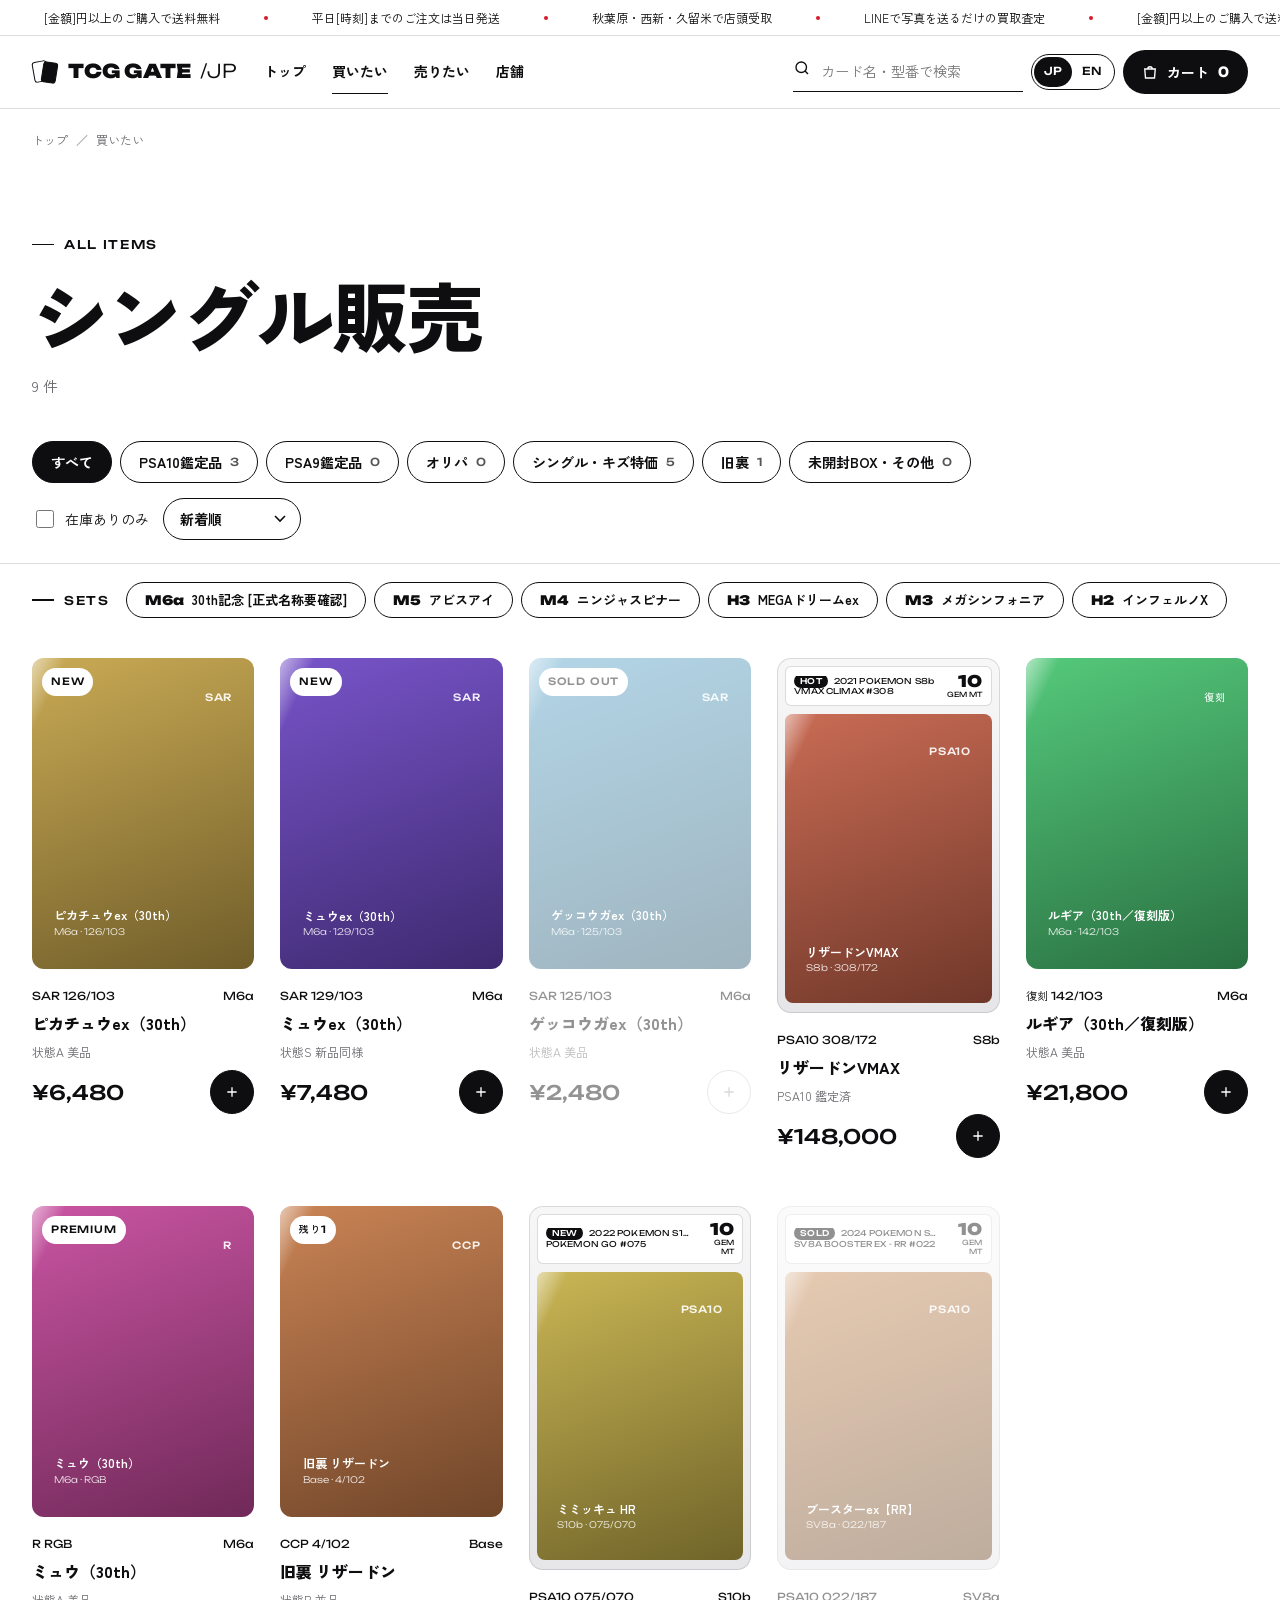
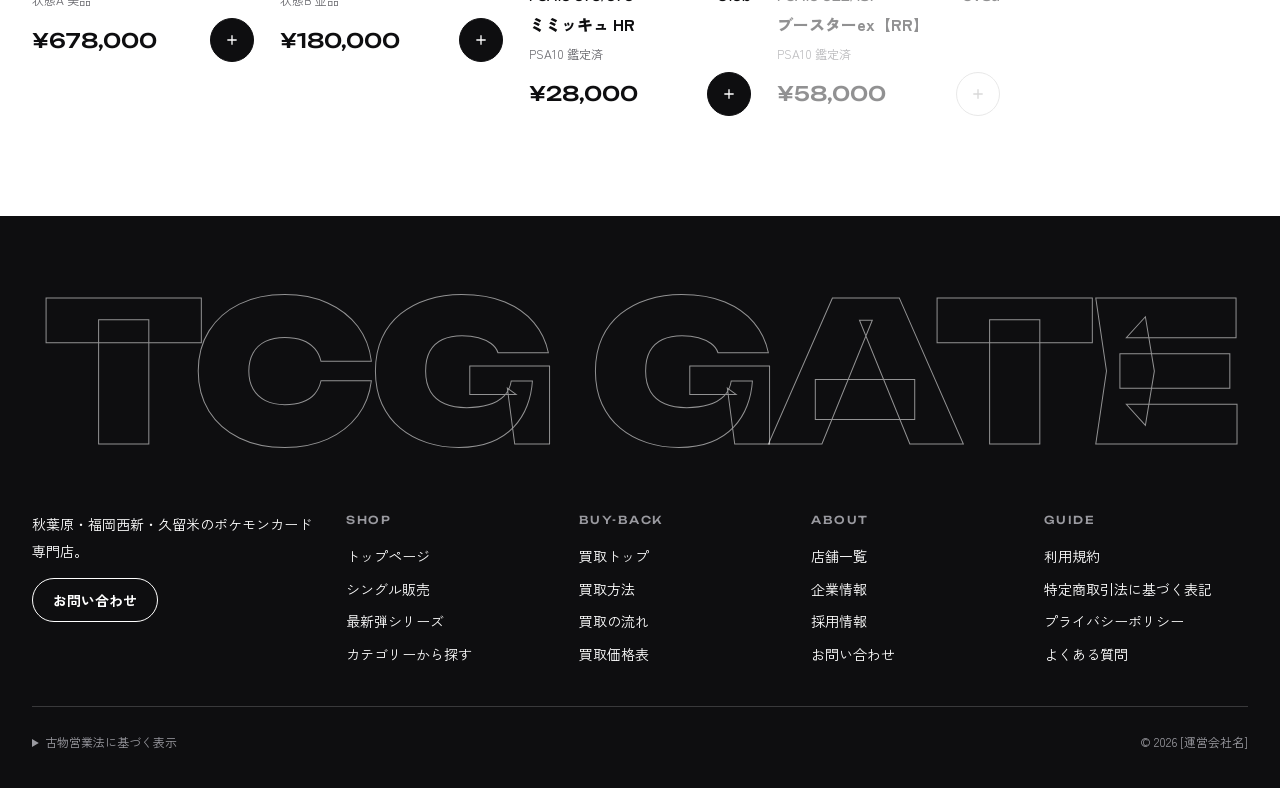
==== buy.html @ 4944d93b "Add files via upload" ====
<!doctype html>
<html lang="ja">
<head>
<meta charset="utf-8">
<meta name="viewport" content="width=device-width, initial-scale=1, viewport-fit=cover">
<title>シングル販売｜TCG GATE JAPAN</title>
<meta name="description" content="ポケモンカードのシングル・PSA鑑定品・旧裏・未開封BOX。状態ランク付きで販売しています。">
<meta property="og:title" content="シングル販売｜TCG GATE JAPAN">
<meta property="og:description" content="ポケモンカードのシングル・PSA鑑定品・旧裏・未開封BOX。状態ランク付きで販売しています。">
<meta property="og:type" content="website">
<meta name="theme-color" content="#0E0E10">
<link rel="icon" href="data:image/svg+xml,%3Csvg xmlns='http://www.w3.org/2000/svg' viewBox='0 0 32 32'%3E%3Crect x='4' y='5' width='15' height='21' rx='3' fill='%23fff' stroke='%230E0E10' stroke-width='2' transform='rotate(-10 11 15)'/%3E%3Crect x='13' y='6' width='15' height='21' rx='3' fill='%230E0E10' transform='rotate(9 20 16)'/%3E%3C/svg%3E">
<link rel="preconnect" href="https://fonts.googleapis.com">
<link rel="preconnect" href="https://fonts.gstatic.com" crossorigin>
<link href="https://fonts.googleapis.com/css2?family=Unbounded:wght@300;500;900&family=Zen+Kaku+Gothic+New:wght@400;500;700;900&display=swap" rel="stylesheet">
<link rel="stylesheet" href="assets/style.css">
</head>
<body data-page="buy">

<main id="main">
<div class="wrap">
<nav class="crumb" aria-label="パンくず"><a href="index.html" data-en="Home">トップ</a><span>／</span><span data-en="Buy">買いたい</span><span id="crumb-x"></span></nav>
<header class="page-hd" style="border-bottom:0;padding-bottom:20px">
<p class="eyebrow">All items</p>
<h1 class="display d-l"><span class="rise"><span id="ttl">シングル販売</span></span></h1>
<p class="muted" style="margin:14px 0 0" id="count"></p>
</header>
</div>
<div class="toolbar" id="cats">
<div class="wrap" style="display:flex;flex-wrap:wrap;justify-content:space-between;align-items:center;gap:14px;width:100%">
<div class="chips" id="catchips" role="group" aria-label="カテゴリー"></div>
<div style="display:flex;flex-wrap:wrap;align-items:center;gap:14px">
<label class="check"><input type="checkbox" id="instock"><span data-en="In stock only">在庫ありのみ</span></label>
<label class="sr" for="sort">並び替え</label>
<select class="select" id="sort"><option value="new" data-en="Newest">新着順</option><option value="low" data-en="Price: low to high">価格の安い順</option><option value="high" data-en="Price: high to low">価格の高い順</option></select>
</div>
</div>
</div>
<div class="wrap">
<div class="chips" id="setchips" role="group" aria-label="シリーズ" style="padding:18px 0 0"></div>
<div class="grid" id="grid" style="padding:40px 0 100px"></div>
</div>
</main>

<script src="assets/data.js"></script>
<script src="assets/app.js"></script>
<script>

(function(){
  var st={cat:null,set:null,q:null,instock:false,sort:"new"};
  function init(){var U=window.TCGUI;st.cat=U.param("cat");st.set=U.param("set");st.q=U.param("q");
    U.$("#instock").addEventListener("change",function(e){st.instock=e.target.checked;render();});
    U.$("#sort").addEventListener("change",function(e){st.sort=e.target.value;render();});
    document.addEventListener("click",function(e){var c=e.target.closest("[data-cat]");if(c){st.cat=c.getAttribute("data-cat")||null;st.set=null;st.q=null;sync();render();}
      var s=e.target.closest("[data-set]");if(s){st.set=s.getAttribute("data-set")||null;st.q=null;sync();render();}});
    render();}
  function sync(){var u=new URLSearchParams();if(st.cat)u.set("cat",st.cat);if(st.set)u.set("set",st.set);if(st.q)u.set("q",st.q);try{history.replaceState(null,"",location.pathname+(u.toString()?"?"+u:""));}catch(e){}}
  function render(){var U=window.TCGUI,D=window.TCG,en=U.lang()==="en";
    var cat=D.cats.filter(function(c){return c.id===st.cat;})[0], set=D.sets.filter(function(s){return s.code===st.set;})[0];
    var list=D.products.filter(function(p){
      if(st.cat&&p.cat!==st.cat)return false; if(st.set&&p.set!==st.set)return false;
      if(st.q){var q=st.q.toLowerCase();if((p.name+p.en+p.num+p.set+p.rarity).toLowerCase().indexOf(q)<0)return false;}
      if(st.instock&&p.stock<=0)return false; return true;});
    if(st.sort==="low")list.sort(function(a,b){return a.price-b.price;}); if(st.sort==="high")list.sort(function(a,b){return b.price-a.price;});
    var title=st.q?("“"+st.q+"”"):cat?(en?cat.en:cat.name):set?("["+set.code+"] "+(en?set.en:set.name)):(en?"All singles":"シングル販売");
    U.$("#ttl").textContent=title; document.title=title+"｜TCG GATE JAPAN";
    U.$("#crumb-x").innerHTML=(cat||set||st.q)?'<span style="margin:0 8px">／</span>'+U.esc(title):"";
    U.$("#count").textContent=list.length+(en?" items":" 件");
    U.$("#catchips").innerHTML='<button type="button" class="chip'+(!st.cat?" on":"")+'" data-cat="">'+(en?"All":"すべて")+'</button>'+D.cats.map(function(c){var n=D.products.filter(function(p){return p.cat===c.id;}).length;return '<button type="button" class="chip'+(st.cat===c.id?" on":"")+'" data-cat="'+c.id+'" aria-pressed="'+(st.cat===c.id)+'">'+(en?c.en:c.name)+' <span class="n">'+n+'</span></button>';}).join("");
    U.$("#setchips").innerHTML='<span class="eyebrow" style="align-self:center;margin-right:8px">Sets</span>'+D.sets.map(function(s){return '<button type="button" class="chip'+(st.set===s.code?" on":"")+'" data-set="'+(st.set===s.code?"":s.code)+'" style="height:36px;font-size:13px"><span class="en" style="font-weight:900">'+s.code+'</span>'+(en?s.en:s.name)+'</button>';}).join("");
    U.$("#grid").innerHTML=list.length?list.map(U.card).join(""):'<div class="empty" style="grid-column:1/-1"><p class="display d-m">'+(en?"Nothing here yet.":"現在、該当する商品はありません。")+'</p><p class="muted">'+(en?"New stock arrives every week.":"入荷は毎週あります。他のカテゴリーもご覧ください。")+'</p><a class="btn" href="buy.html" style="margin-top:20px">'+(en?"All singles":"すべての商品を見る")+'</a></div>';
  }
  document.addEventListener("tcg:ready",init);
  document.addEventListener("tcg:lang",function(){if(window.TCGUI&&document.readyState!=="loading")render();});
})();

</script>
</body>
</html>
---- assets/style.css ----
/* TCG GATE JAPAN — design tokens
   Palette: Ink / Paper / Crimson (+ Mist for surfaces) */
:root{
  --ink:#0E0E10;
  --paper:#FFFFFF;
  --mist:#F2F1EE;
  --accent:#D7192A;
  --muted:#6B6B70;
  --line:rgba(14,14,16,.14);
  --ff-jp:"Zen Kaku Gothic New","Hiragino Sans","Yu Gothic",sans-serif;
  --ff-en:"Unbounded","Zen Kaku Gothic New",sans-serif;
  --wrap:1320px;
  --gut:clamp(18px,3vw,32px);
  --ease:cubic-bezier(.2,.8,.2,1);
  --header-h:72px;
}
*,*::before,*::after{box-sizing:border-box}
html{scroll-behavior:smooth;-webkit-text-size-adjust:100%}
body{margin:0;background:var(--paper);color:var(--ink);font-family:var(--ff-jp);font-size:15px;line-height:1.75;-webkit-font-smoothing:antialiased;overflow-x:hidden}
img{max-width:100%;display:block}
a{color:inherit;text-decoration:none}
button,input,select,textarea{font:inherit;color:inherit}
button{cursor:pointer}
:focus-visible{outline:2px solid var(--accent);outline-offset:3px}
.sr{position:absolute!important;width:1px;height:1px;overflow:hidden;clip:rect(0 0 0 0);white-space:nowrap}
.wrap{max-width:var(--wrap);margin:0 auto;padding:0 var(--gut)}
.en{font-family:var(--ff-en)}
.num{font-family:var(--ff-en);font-variant-numeric:tabular-nums;letter-spacing:-.01em}
.muted{color:var(--muted)}
.accent{color:var(--accent)}

/* ---------- type ---------- */
.eyebrow{font-family:var(--ff-en);font-size:12px;font-weight:500;letter-spacing:.14em;text-transform:uppercase;display:flex;align-items:center;gap:10px}
.eyebrow::before{content:"";width:22px;height:1.5px;background:currentColor}
.display{font-weight:900;letter-spacing:-.025em;line-height:1.06;margin:0}
.d-xl{font-size:clamp(48px,8.4vw,124px)}
.d-l{font-size:clamp(40px,6vw,84px)}
.d-m{font-size:clamp(30px,4vw,54px)}
.d-s{font-size:clamp(24px,2.6vw,34px)}
.outline{color:transparent;-webkit-text-stroke:1.5px var(--ink)}
.outline-w{color:transparent;-webkit-text-stroke:1.5px #fff}
.sheen{background:linear-gradient(100deg,var(--ink) 0 40%,#A6A6AA 47%,var(--ink) 54% 100%);background-size:300% 100%;-webkit-background-clip:text;background-clip:text;color:transparent;animation:sheen 5.5s ease-in-out infinite}
@keyframes sheen{0%,58%{background-position:100% 0}100%{background-position:0 0}}
.lead{font-size:clamp(15px,1.25vw,17px);line-height:1.95;max-width:34em}

/* line rise */
.rise{display:block;overflow:hidden;padding-bottom:.06em}
.rise>span{display:block;animation:rise 1s var(--ease) both}
.rise.d2>span{animation-delay:.12s}.rise.d3>span{animation-delay:.24s}.rise.d4>span{animation-delay:.36s}
@keyframes rise{from{transform:translateY(108%)}to{transform:none}}

/* reveal on scroll */
.js [data-reveal]{opacity:0;transform:translateY(28px);transition:opacity .9s var(--ease),transform .9s var(--ease)}
.js [data-reveal].in{opacity:1;transform:none}

/* ---------- buttons ---------- */
.btn{display:inline-flex;align-items:center;justify-content:center;gap:10px;height:54px;padding:0 30px;border-radius:999px;border:1.5px solid var(--ink);background:var(--ink);color:#fff;font-weight:700;font-size:15px;transition:transform .2s var(--ease),background .25s,color .25s;white-space:nowrap}
.btn:hover{background:var(--accent);border-color:var(--accent)}
.btn:active{transform:scale(.97)}
.btn.ghost{background:transparent;color:var(--ink)}
.btn.ghost:hover{background:var(--ink);color:#fff;border-color:var(--ink)}
.btn.light{background:#fff;color:var(--ink);border-color:#fff}
.btn.light:hover{background:var(--accent);color:#fff;border-color:var(--accent)}
.btn.ghost-w{background:transparent;color:#fff;border-color:#fff}
.btn.ghost-w:hover{background:#fff;color:var(--ink)}
.btn.sm{height:44px;padding:0 20px;font-size:14px}
.btn.block{width:100%}
.btn[disabled]{background:#C9C9CC;border-color:#C9C9CC;color:#fff;cursor:not-allowed}
.btn .arr{transition:transform .3s var(--ease)}
.btn:hover .arr{transform:translateX(4px)}
.link{background-image:linear-gradient(currentColor,currentColor);background-size:0 1.5px;background-repeat:no-repeat;background-position:0 100%;transition:background-size .35s var(--ease);padding-bottom:2px}
.link:hover,.link.on{background-size:100% 1.5px}
.chip{height:42px;padding:0 18px;border-radius:999px;border:1.5px solid var(--ink);background:#fff;font-size:14px;font-weight:700;display:inline-flex;align-items:center;gap:8px;transition:background .2s,color .2s}
.chip:hover{background:var(--mist)}
.chip.on{background:var(--ink);color:#fff}
.chip .n{font-family:var(--ff-en);font-size:11px;font-weight:500;opacity:.7}

/* ---------- announcement + header ---------- */
.announce{border-bottom:1px solid var(--line);height:36px;overflow:hidden;display:flex;align-items:center;font-size:12px;background:#fff}
.marq{display:flex;gap:44px;width:max-content;animation:marq 34s linear infinite;padding-left:44px}
.marq.slow{animation-duration:52s}
.marq-host:hover .marq{animation-play-state:paused}
@keyframes marq{from{transform:translateX(0)}to{transform:translateX(-50%)}}
.marq .dot{width:4px;height:4px;border-radius:50%;background:var(--accent);align-self:center}

.site-header{position:sticky;top:0;z-index:40;background:rgba(255,255,255,.92);backdrop-filter:saturate(1.4) blur(10px);-webkit-backdrop-filter:saturate(1.4) blur(10px);border-bottom:1px solid var(--line)}
.hd{height:var(--header-h);display:flex;align-items:center;gap:28px}
.logo{font-family:var(--ff-en);font-weight:900;font-size:19px;letter-spacing:-.01em;display:flex;align-items:center;gap:10px;white-space:nowrap}
.logo .mark{width:26px;height:26px;position:relative;flex:none}
.logo .mark i{position:absolute;width:15px;height:21px;border-radius:3px;border:1.5px solid var(--ink)}
.logo .mark i:first-child{left:1px;top:2px;transform:rotate(-10deg);background:#fff}
.logo .mark i:last-child{right:1px;top:3px;transform:rotate(9deg);background:var(--ink)}
.logo .slash{font-weight:300}
.gnav{display:flex;gap:26px;flex:1}
.gnav a{font-size:14px;font-weight:700;height:44px;display:inline-flex;align-items:center}
.hd-tools{display:flex;align-items:center;gap:8px}
.search{display:flex;align-items:center;gap:8px;border-bottom:1.5px solid var(--ink);height:40px;width:230px}
.search input{border:0;outline:0;background:transparent;flex:1;font-size:14px;min-width:0}
.icon-btn{width:44px;height:44px;border-radius:50%;border:0;background:transparent;display:inline-flex;align-items:center;justify-content:center;position:relative}
.icon-btn:hover{background:var(--mist)}
.lang{display:flex;border:1.5px solid var(--ink);border-radius:999px;height:36px;padding:2px}
.lang button{border:0;background:transparent;border-radius:999px;font-family:var(--ff-en);font-size:11px;font-weight:500;padding:0 10px;min-width:38px}
.lang button.on{background:var(--ink);color:#fff}
.cart-btn{height:44px;padding:0 18px;border-radius:999px;border:0;background:var(--ink);color:#fff;font-weight:700;font-size:14px;display:inline-flex;align-items:center;gap:8px}
.cart-btn .num{display:inline-block;min-width:1ch}
.cart-btn.bump .num{animation:bump .45s var(--ease)}
@keyframes bump{40%{transform:scale(1.5)}}
.menu-btn{display:none}
.mnav{display:none}

/* ---------- product card ---------- */
.grid{display:grid;grid-template-columns:repeat(auto-fill,minmax(210px,1fr));gap:48px 26px}
.pcard{display:flex;flex-direction:column;gap:6px;position:relative}
.pcard.sold{opacity:.45}
.pcard .meta{display:flex;justify-content:space-between;font-family:var(--ff-en);font-size:11px;margin-top:12px}
.pcard .name{font-size:16px;font-weight:900;line-height:1.45}
.pcard .sub{font-size:12px;color:var(--muted)}
.pcard .row{display:flex;justify-content:space-between;align-items:center;gap:8px;margin-top:2px}
.pcard .price{font-family:var(--ff-en);font-size:20px;font-weight:500}
.pcard .old{font-family:var(--ff-en);font-size:12px;color:var(--muted);text-decoration:line-through;margin-left:6px}
.pcard .tag{position:absolute;top:10px;left:10px;z-index:3;font-family:var(--ff-en);font-size:10px;font-weight:500;letter-spacing:.08em;background:#fff;color:var(--ink);padding:5px 9px;border-radius:999px}
.pcard .tag.red{background:var(--accent);color:#fff}
.add{width:44px;height:44px;border-radius:50%;border:1.5px solid var(--ink);background:var(--ink);color:#fff;display:inline-flex;align-items:center;justify-content:center;flex:none;transition:background .2s,transform .2s}
.add:hover{background:var(--accent);border-color:var(--accent)}
.add:active{transform:scale(.9)}
.add[disabled]{background:#fff;color:#AAA;border-color:#CCC}

/* card art placeholder (replace with product photos) */
.art{position:relative;aspect-ratio:63/88;border-radius:12px;overflow:hidden;display:block;width:100%;
  background:linear-gradient(160deg,hsl(var(--h) 52% 56%),hsl(var(--h) 46% 30%));transition:transform .5s var(--ease),box-shadow .5s var(--ease)}
.art::before{content:"";position:absolute;inset:7%;border-radius:6px;border:1px solid rgba(255,255,255,.35);
  background:radial-gradient(ellipse 70% 44% at 50% 40%,rgba(255,255,255,.28),transparent 70%)}
.art .a-r{position:absolute;top:10%;right:10%;font-family:var(--ff-en);font-size:10px;font-weight:500;color:rgba(255,255,255,.9);letter-spacing:.08em}
.art .a-n{position:absolute;left:10%;right:10%;bottom:10%;color:#fff;font-size:12px;font-weight:700;line-height:1.35}
.art .a-n small{display:block;font-family:var(--ff-en);font-size:9px;font-weight:300;opacity:.85;margin-top:2px}
a.pcard:hover .art,.art-host:hover .art{transform:translateY(-6px);box-shadow:0 24px 40px rgba(14,14,16,.2)}
/* PSA slab */
.slab{position:relative;display:block;border-radius:14px;padding:8px 8px 10px;background:linear-gradient(180deg,#F7F7F8,#E6E6E9);box-shadow:inset 0 0 0 1px rgba(14,14,16,.12);transition:transform .5s var(--ease),box-shadow .5s var(--ease)}
.slab .lbl{display:flex;justify-content:space-between;align-items:center;gap:8px;background:#fff;border:1px solid rgba(14,14,16,.15);border-radius:6px;padding:6px 8px;margin-bottom:8px;font-family:var(--ff-en);font-size:8px;line-height:1.35;letter-spacing:.02em}
.slab .lbl b{font-size:16px;font-weight:900;line-height:1}
.slab .lbl .g{text-align:right}
.slab .lbl .g span{display:block;font-size:7px}
.slab .art{border-radius:8px;transition:none}
a.pcard:hover .slab{transform:translateY(-6px);box-shadow:inset 0 0 0 1px rgba(14,14,16,.12),0 24px 40px rgba(14,14,16,.18)}
a.pcard:hover .slab .art{transform:none;box-shadow:none}
/* foil */
.foil{position:relative;overflow:hidden}
.foil::before{content:"";position:absolute;inset:0;z-index:2;background:conic-gradient(from 210deg,#ff9ac0,#ffe68a,#9ae6ff,#c3a8ff,#ff9ac0);mix-blend-mode:color-dodge;opacity:0;transition:opacity .4s;pointer-events:none}
.foil::after{content:"";position:absolute;inset:-30%;z-index:2;background:linear-gradient(115deg,transparent 42%,rgba(255,255,255,.75) 50%,transparent 58%);transform:translateX(-55%);transition:transform .9s var(--ease);pointer-events:none}
a.pcard:hover .foil::before,.foil-host:hover .foil::before{opacity:.5}
a.pcard:hover .foil::after,.foil-host:hover .foil::after{transform:translateX(55%)}

/* ---------- sections ---------- */
.sec{padding:clamp(64px,9vw,120px) 0}
.sec.tight{padding:clamp(44px,6vw,72px) 0}
.sec-hd{display:flex;justify-content:space-between;align-items:flex-end;flex-wrap:wrap;gap:16px;margin-bottom:clamp(28px,4vw,48px)}
.sec-hd .eyebrow{margin-bottom:14px}
.dark{background:var(--ink);color:#fff}
.dark .muted{color:#9A9AA0}
.mist{background:var(--mist)}
.rule{border:0;border-top:1px solid var(--line);margin:0}
.crumb{font-size:12px;color:var(--muted);display:flex;flex-wrap:wrap;gap:8px;padding:20px 0 0}
.crumb a:hover{color:var(--ink)}
.page-hd{padding:clamp(36px,6vw,72px) 0 clamp(28px,4vw,44px);border-bottom:1px solid var(--line)}
.page-hd .eyebrow{margin-bottom:18px}

/* hero */
.hero{padding:clamp(40px,6vw,80px) 0 clamp(40px,5vw,64px)}
.hero-grid{display:grid;grid-template-columns:1.15fr 1fr;gap:40px;align-items:center}
.fan{position:relative;height:clamp(360px,38vw,500px);display:flex;align-items:center;justify-content:center}
.fan a{position:absolute;width:clamp(150px,15vw,220px);transition:transform .7s var(--ease)}
.fan a .art{box-shadow:0 30px 60px rgba(14,14,16,.28)}
.fan .f1{transform:rotate(-9deg) translate(-34px,12px)}
.fan .f2{position:relative;z-index:2;width:clamp(165px,16.5vw,240px)}
.fan .f3{transform:rotate(9deg) translate(34px,12px)}
.fan:hover .f1{transform:rotate(-18deg) translate(-74px,10px)}
.fan:hover .f3{transform:rotate(18deg) translate(74px,10px)}
.fan .hint{position:absolute;bottom:0;font-size:11px;color:var(--muted)}
.hero-cta{display:grid;grid-template-columns:1fr 1fr;gap:14px;margin-top:36px;max-width:560px}
.hero-cta a{border:1.5px solid var(--ink);border-radius:18px;padding:18px 20px;display:flex;flex-direction:column;gap:2px;transition:background .25s,color .25s}
.hero-cta a:hover{background:var(--ink);color:#fff}
.hero-cta a .en{font-size:11px;letter-spacing:.12em}
.hero-cta a b{font-size:22px;font-weight:900;display:flex;justify-content:space-between;align-items:center}
.hero-cta a.primary{background:var(--ink);color:#fff}
.hero-cta a.primary:hover{background:var(--accent);border-color:var(--accent)}

.stats{display:grid;grid-template-columns:repeat(4,1fr);border-top:1px solid var(--line);border-bottom:1px solid var(--line)}
.stats>div{padding:26px 0 24px;border-right:1px solid var(--line);padding-left:clamp(0px,2vw,28px)}
.stats>div:first-child{padding-left:0}
.stats>div:last-child{border-right:0}
.stats .v{font-family:var(--ff-en);font-weight:900;font-size:clamp(30px,3.6vw,52px);line-height:1}
.stats .k{font-size:12px;margin-top:8px;color:var(--muted)}

.sets{border-top:1px solid var(--ink);border-bottom:1px solid var(--ink);overflow:hidden;padding:22px 0}
.sets .marq{gap:64px;animation-duration:44s}
.sets a{display:flex;align-items:baseline;gap:14px;white-space:nowrap}
.sets a .code{font-family:var(--ff-en);font-weight:900;font-size:clamp(44px,5.4vw,76px);line-height:1;color:transparent;-webkit-text-stroke:1.5px var(--ink);transition:color .3s}
.sets a:hover .code{color:var(--ink)}
.sets a .nm{font-size:17px;font-weight:900}
.sets a .dt{font-family:var(--ff-en);font-size:11px;color:var(--muted)}

/* category tiles */
.cats{display:grid;grid-template-columns:repeat(6,1fr);border-top:1px solid var(--ink)}
.cats a{padding:26px 18px 24px 0;border-bottom:1px solid var(--ink);border-right:1px solid var(--line);display:flex;flex-direction:column;justify-content:space-between;gap:30px;min-height:170px;transition:background .3s,color .3s,padding .3s var(--ease)}
.cats a:last-child{border-right:0}
.cats a:hover{background:var(--ink);color:#fff;padding-left:18px}
.cats .k{font-family:var(--ff-en);font-weight:900;font-size:clamp(20px,2vw,28px);line-height:1.05}
.cats .j{font-size:13px;font-weight:700;display:flex;justify-content:space-between}

/* buy-back list */
.plist{list-style:none;margin:0;padding:0;border-top:1px solid currentColor}
.plist li{display:grid;grid-template-columns:44px 1fr auto;gap:18px;align-items:center;padding:18px 0;border-bottom:1px solid rgba(127,127,127,.35)}
.plist .art{width:44px;border-radius:5px}
.plist .art::before,.plist .art .a-n,.plist .art .a-r{display:none}
.plist .nm{font-size:17px;font-weight:900;line-height:1.4}
.plist .nm small{display:block;font-family:var(--ff-en);font-size:11px;font-weight:300;opacity:.75}
.plist .pr{font-family:var(--ff-en);font-weight:900;font-size:clamp(24px,3vw,40px);line-height:1;text-align:right}
.plist .up{font-family:var(--ff-en);font-size:10px;letter-spacing:.1em;color:var(--accent);display:block;margin-bottom:4px}

/* methods / steps */
.methods{display:grid;grid-template-columns:repeat(4,1fr);border-top:1px solid var(--ink)}
.methods a,.methods div{padding:28px 24px 30px 0;border-bottom:1px solid var(--ink);display:flex;flex-direction:column;gap:10px;transition:padding .35s var(--ease)}
.methods a:hover{padding-left:16px}
.methods .no{font-family:var(--ff-en);font-weight:900;font-size:48px;line-height:1;color:transparent;-webkit-text-stroke:1.5px var(--ink)}
.methods a:hover .no{color:var(--accent);-webkit-text-stroke-color:var(--accent)}
.methods h3{margin:0;font-size:22px;font-weight:900}
.methods p{margin:0;font-size:14px;line-height:1.8}
.methods .go{font-size:13px;font-weight:700;margin-top:auto}
.steps{list-style:none;margin:0;padding:0;display:grid;grid-template-columns:repeat(4,1fr);gap:28px}
.steps li{border-top:1.5px solid currentColor;padding-top:16px}
.steps .no{font-family:var(--ff-en);font-size:11px;letter-spacing:.14em}
.steps h3{margin:10px 0 8px;font-size:19px;font-weight:900}
.steps p{margin:0;font-size:14px;line-height:1.85;opacity:.85}
.promise{display:grid;grid-template-columns:repeat(4,1fr);gap:0;border-top:1px solid var(--ink)}
.promise div{padding:24px 18px 24px 0;border-bottom:1px solid var(--ink)}
.promise b{display:block;font-size:20px;font-weight:900}
.promise span{font-size:13px;color:var(--muted)}

/* LINE band */
.line-band{border-radius:28px;background:var(--ink);color:#fff;padding:clamp(32px,5vw,56px);display:flex;flex-wrap:wrap;justify-content:space-between;align-items:center;gap:24px;position:relative;overflow:hidden}
.line-band::after{content:"LINE";position:absolute;right:-10px;bottom:-34px;font-family:var(--ff-en);font-weight:900;font-size:180px;line-height:1;color:transparent;-webkit-text-stroke:1px rgba(255,255,255,.18);pointer-events:none}
.btn.line{background:#06C755;border-color:#06C755;color:#fff}
.btn.line:hover{background:#fff;color:var(--ink);border-color:#fff}

/* shops */
.shop{display:grid;grid-template-columns:1fr 1.2fr;gap:40px;padding:clamp(40px,5vw,64px) 0;border-top:1px solid var(--ink)}
.shop .big{font-family:var(--ff-en);font-weight:900;font-size:clamp(44px,6vw,92px);line-height:.95;letter-spacing:-.03em}
.shop .badge{display:inline-block;font-size:11px;font-weight:700;border:1.5px solid var(--ink);border-radius:999px;padding:3px 10px;margin-right:6px}
.shop .badge.red{background:var(--accent);border-color:var(--accent);color:#fff}
.shop dl{margin:0;display:grid;grid-template-columns:90px 1fr;font-size:14px}
.shop dt,.shop dd{padding:12px 0;border-bottom:1px solid var(--line);margin:0}
.shop dt{color:var(--muted)}
.shop-mini{display:grid;grid-template-columns:repeat(3,1fr);border-top:1px solid #fff}
.shop-mini a{padding:28px 24px 30px 0;border-bottom:1px solid rgba(255,255,255,.3);display:flex;flex-direction:column;gap:6px;transition:padding .35s var(--ease)}
.shop-mini a:hover{padding-left:16px}
.shop-mini .k{font-family:var(--ff-en);font-weight:900;font-size:clamp(28px,3vw,40px);line-height:1}
.shop-mini .j{font-size:18px;font-weight:900}
.shop-mini .s{font-size:13px;opacity:.75}

/* list page */
.toolbar{display:flex;flex-wrap:wrap;justify-content:space-between;align-items:center;gap:14px;padding:22px 0;border-bottom:1px solid var(--line);position:sticky;top:var(--header-h);background:rgba(255,255,255,.95);backdrop-filter:blur(8px);z-index:20}
.chips{display:flex;flex-wrap:wrap;gap:8px}
.select{height:42px;border:1.5px solid var(--ink);border-radius:999px;padding:0 36px 0 16px;background:#fff url("data:image/svg+xml,%3Csvg xmlns='http://www.w3.org/2000/svg' width='12' height='8'%3E%3Cpath d='M1 1l5 5 5-5' fill='none' stroke='%230E0E10' stroke-width='1.6'/%3E%3C/svg%3E") no-repeat right 14px center;-webkit-appearance:none;appearance:none;font-size:14px;font-weight:700}
.check{display:inline-flex;align-items:center;gap:8px;font-size:14px;min-height:44px;cursor:pointer}
.check input{width:18px;height:18px;accent-color:var(--ink)}
.empty{padding:80px 0;text-align:center}
.empty .display{margin-bottom:14px}

/* product page */
.pd{display:grid;grid-template-columns:1fr 1fr;gap:clamp(32px,6vw,88px);padding:clamp(32px,5vw,56px) 0 clamp(56px,7vw,96px)}
.stage{position:sticky;top:calc(var(--header-h) + 24px);display:flex;flex-direction:column;align-items:center;gap:16px;perspective:1000px}
.tilt{width:min(100%,420px);transition:transform .14s linear;will-change:transform}
.tilt .art{box-shadow:0 40px 80px rgba(14,14,16,.28)}
.tilt .slab{box-shadow:inset 0 0 0 1px rgba(14,14,16,.12),0 40px 80px rgba(14,14,16,.22)}
.tilt .glare{position:absolute;inset:0;z-index:3;pointer-events:none;border-radius:inherit;background:radial-gradient(circle at var(--gx,50%) var(--gy,30%),rgba(255,255,255,.45),transparent 45%);mix-blend-mode:soft-light;opacity:0;transition:opacity .3s}
.tilt:hover .glare{opacity:1}
.pd-title{font-size:clamp(32px,4vw,56px);font-weight:900;line-height:1.15;letter-spacing:-.02em;margin:10px 0 8px}
.price-row{display:flex;flex-wrap:wrap;align-items:baseline;gap:12px;padding:20px 0;border-top:1px solid var(--ink);border-bottom:1px solid var(--ink);margin:24px 0}
.price-row .p{font-family:var(--ff-en);font-weight:900;font-size:clamp(38px,4.4vw,56px);line-height:1}
.stock-pill{margin-left:auto;font-size:13px;font-weight:700;display:inline-flex;align-items:center;gap:8px}
.stock-pill::before{content:"";width:8px;height:8px;border-radius:50%;background:#1F9D55}
.stock-pill.low::before{background:var(--accent)}
.stock-pill.out::before{background:#AAA}
.qty{display:inline-flex;align-items:center;border:1.5px solid var(--ink);border-radius:999px;height:54px}
.qty button{width:46px;height:100%;border:0;background:transparent;font-size:18px}
.qty input{width:36px;text-align:center;border:0;outline:0;background:transparent;font-family:var(--ff-en)}
.buy-row{display:flex;flex-wrap:wrap;gap:10px;margin-bottom:12px}
.buy-row .btn{flex:1 1 220px}
.spec{margin:28px 0;display:grid;grid-template-columns:120px 1fr;font-size:14px}
.spec dt,.spec dd{margin:0;padding:13px 0;border-bottom:1px solid var(--line)}
.spec dt{color:var(--muted)}
.notes{background:var(--mist);border-radius:20px;padding:24px 26px;font-size:13px;line-height:1.9}
.notes h2{font-size:15px;margin:0 0 8px}
.notes ul{margin:0;padding-left:1.2em}

/* sell list (price page) */
.ticket{display:grid;grid-template-columns:1fr auto;border:1.5px solid var(--ink);border-radius:18px;overflow:hidden;position:relative;transition:transform .3s var(--ease)}
.ticket+.ticket{margin-top:12px}
.ticket .l{display:flex;gap:18px;align-items:center;padding:18px 22px}
.ticket .r{border-left:1.5px dashed var(--ink);padding:16px 22px;display:flex;align-items:center;gap:18px}
.ticket .pr{font-family:var(--ff-en);font-weight:900;font-size:clamp(26px,3vw,40px);line-height:1}
.ticket.on{background:var(--mist)}
.ticket .stamp{position:absolute;right:16px;top:-12px;width:62px;height:62px;border-radius:50%;border:2px solid var(--accent);color:var(--accent);display:flex;align-items:center;justify-content:center;font-weight:900;font-size:14px;background:#fff;transform:rotate(-10deg);animation:stamp .35s cubic-bezier(.2,1.6,.4,1) both}
@keyframes stamp{from{transform:scale(1.8) rotate(-18deg);opacity:0}to{transform:scale(1) rotate(-10deg);opacity:1}}
.sellbar{position:sticky;bottom:16px;margin-top:24px;background:var(--ink);color:#fff;border-radius:999px;padding:10px 10px 10px 28px;display:flex;flex-wrap:wrap;justify-content:space-between;align-items:center;gap:12px;z-index:10}
.sellbar .t{font-family:var(--ff-en);font-weight:900;font-size:26px;margin-left:8px}

/* forms */
.form{display:grid;gap:22px;max-width:720px}
.field{display:flex;flex-direction:column;gap:8px}
.field label,.field .lbl{font-size:13px;font-weight:700}
.field .req{color:var(--accent);margin-left:6px;font-size:11px}
.input,.textarea{border:0;border-bottom:1.5px solid var(--ink);padding:10px 0;font-size:16px;background:transparent;outline:0;border-radius:0}
.input:focus,.textarea:focus{border-bottom-color:var(--accent)}
.textarea{min-height:140px;resize:vertical;border:1.5px solid var(--ink);border-radius:14px;padding:14px}
.radios{display:flex;flex-wrap:wrap;gap:8px}
.radios input{position:absolute;opacity:0;pointer-events:none}
.radios label{height:44px;padding:0 18px;border-radius:999px;border:1.5px solid var(--ink);display:inline-flex;align-items:center;font-size:14px;font-weight:700;cursor:pointer}
.radios input:checked+label{background:var(--ink);color:#fff}
.radios input:focus-visible+label{outline:2px solid var(--accent);outline-offset:3px}
.thanks{padding:40px 0}

/* faq */
.faq details{border-bottom:1px solid var(--ink)}
.faq summary{list-style:none;cursor:pointer;display:grid;grid-template-columns:56px 1fr 30px;gap:12px;align-items:center;padding:22px 0;font-size:17px;font-weight:900}
.faq summary::-webkit-details-marker{display:none}
.faq summary .q{font-family:var(--ff-en);font-weight:900;font-size:22px}
.faq summary .pm{width:30px;height:30px;position:relative}
.faq summary .pm::before,.faq summary .pm::after{content:"";position:absolute;left:7px;right:7px;top:14px;height:1.5px;background:var(--ink);transition:transform .3s var(--ease)}
.faq summary .pm::after{transform:rotate(90deg)}
.faq details[open] summary .pm::after{transform:rotate(0)}
.faq .a{padding:0 0 24px 68px;font-size:15px;line-height:1.95}

/* legal / docs */
.doc{max-width:820px}
.doc h2{font-size:24px;font-weight:900;margin:56px 0 14px;padding-top:12px;border-top:1px solid var(--ink)}
.doc h2:first-child{margin-top:0}
.doc p,.doc li{font-size:15px;line-height:2}
.doc table{width:100%;border-collapse:collapse;font-size:14px}
.doc th,.doc td{text-align:left;padding:13px 0;border-bottom:1px solid var(--line);vertical-align:top}
.doc th{width:200px;color:var(--muted);font-weight:500}
.tocs{display:flex;flex-wrap:wrap;gap:8px;margin-top:22px}

/* cart */
.cart-grid{display:grid;grid-template-columns:1.6fr 1fr;gap:48px;padding:40px 0 96px;align-items:start}
.citem{display:grid;grid-template-columns:72px 1fr auto;gap:18px;align-items:center;padding:18px 0;border-bottom:1px solid var(--line)}
.citem .art{width:72px;border-radius:7px}
.citem .art::before,.citem .art .a-r,.citem .art .a-n{display:none}
.citem .nm{font-weight:900;line-height:1.45}
.citem .rm{border:0;background:transparent;font-size:12px;color:var(--muted);padding:6px 0;text-decoration:underline}
.summary{border:1.5px solid var(--ink);border-radius:24px;padding:26px;position:sticky;top:calc(var(--header-h) + 24px)}
.summary .line{display:flex;justify-content:space-between;padding:8px 0;font-size:14px}
.summary .total{font-family:var(--ff-en);font-weight:900;font-size:32px}
.ship{margin:16px 0 20px}
.ship .bar{height:3px;background:#E3E3E3;margin-top:10px;overflow:hidden}
.ship .bar i{display:block;height:100%;background:var(--ink);transition:width .7s var(--ease)}

/* drawer + toast */
.scrim{position:fixed;inset:0;background:rgba(14,14,16,.38);opacity:0;pointer-events:none;transition:opacity .35s;z-index:80}
.drawer{position:fixed;top:0;right:0;bottom:0;width:min(440px,100%);background:#fff;z-index:90;transform:translateX(102%);transition:transform .5s var(--ease);display:flex;flex-direction:column;padding:env(safe-area-inset-top,0) 0 env(safe-area-inset-bottom,0)}
.drawer.open{transform:none}
.scrim.open{opacity:1;pointer-events:auto}
.drawer .dh{display:flex;justify-content:space-between;align-items:center;padding:20px 24px;border-bottom:1px solid var(--line)}
.drawer .db{flex:1;overflow:auto;padding:0 24px}
.drawer .df{padding:20px 24px;border-top:1px solid var(--line);display:grid;gap:10px}
.toast{position:fixed;left:50%;bottom:24px;transform:translate(-50%,140%);background:var(--ink);color:#fff;border-radius:999px;padding:12px 22px;font-size:14px;font-weight:700;z-index:100;transition:transform .45s var(--ease);white-space:nowrap;max-width:calc(100% - 32px);overflow:hidden;text-overflow:ellipsis}
.toast.show{transform:translate(-50%,0)}

/* footer */
.site-footer{background:var(--ink);color:#fff;margin-top:0}
.ft-big{overflow:hidden;padding:clamp(40px,6vw,72px) 0 0}
.ft-big div{font-family:var(--ff-en);font-weight:900;font-size:15.2vw;line-height:.86;letter-spacing:-.04em;white-space:nowrap;color:transparent;-webkit-text-stroke:1px rgba(255,255,255,.55);text-align:center}
.ft-cols{display:grid;grid-template-columns:1.4fr repeat(4,1fr);gap:28px;padding:56px 0 40px;border-bottom:1px solid rgba(255,255,255,.18)}
.ft-cols h4{font-family:var(--ff-en);font-size:11px;font-weight:500;letter-spacing:.14em;margin:0 0 14px;color:#9A9AA0}
.ft-cols ul{list-style:none;margin:0;padding:0;display:grid;gap:8px;font-size:14px}
.ft-cols a:hover{color:#fff;opacity:.7}
.ft-bottom{display:flex;flex-wrap:wrap;justify-content:space-between;gap:16px;padding:24px 0 36px;font-size:12px;color:#9A9AA0}
.ft-bottom details summary{cursor:pointer}

/* responsive */
@media (max-width:1080px){
  .gnav,.search{display:none}
  .menu-btn{display:inline-flex}
  .mnav{display:block;position:fixed;inset:0;top:0;background:#fff;z-index:95;transform:translateY(-102%);transition:transform .55s var(--ease);padding:24px var(--gut) 40px;overflow:auto}
  .mnav.open{transform:none}
  .mnav a.big{display:block;font-size:40px;font-weight:900;line-height:1.3;padding:8px 0;border-bottom:1px solid var(--line)}
  .hero-grid,.pd,.shop,.cart-grid{grid-template-columns:1fr}
  .stage{position:relative;top:0}
  .cats{grid-template-columns:repeat(3,1fr)}
  .methods,.steps,.promise{grid-template-columns:repeat(2,1fr)}
  .ft-cols{grid-template-columns:1fr 1fr}
  .summary{position:relative;top:0}
}
@media (max-width:640px){
  :root{--header-h:62px}
  .lang{display:none}
  .stats{grid-template-columns:repeat(2,1fr)}
  .stats>div:nth-child(2){border-right:0}
  .stats>div:nth-child(3){padding-left:0;border-top:1px solid var(--line)}
  .stats>div:nth-child(4){border-top:1px solid var(--line)}
  .cats{grid-template-columns:repeat(2,1fr)}
  .methods,.steps,.promise,.shop-mini{grid-template-columns:1fr}
  .grid{grid-template-columns:repeat(2,minmax(0,1fr));gap:36px 14px}
  .pcard .name{font-size:14px}
  .pcard .price{font-size:17px}
  .hero-cta{grid-template-columns:1fr}
  .ticket{grid-template-columns:1fr}
  .ticket .r{border-left:0;border-top:1.5px dashed var(--ink)}
  .faq .a{padding-left:0}
  .doc th{width:120px}
  .cart-btn .lbl{display:none}
  .sellbar{border-radius:24px}
}
@media (prefers-reduced-motion:reduce){
  *,*::before,*::after{animation-duration:.01ms!important;animation-iteration-count:1!important;transition-duration:.01ms!important;scroll-behavior:auto!important}
  .js [data-reveal]{opacity:1;transform:none}
}
.shop-mini.lt{border-top-color:var(--ink)}
.shop-mini.lt a{border-bottom-color:var(--line)}
.shop-mini.lt .s{color:var(--muted);opacity:1}
/* fixes after render check */
.announce .marq>span{white-space:nowrap}
.toast{visibility:hidden;transform:translate(-50%,200%);transition:transform .45s var(--ease),visibility 0s .45s}
.toast.show{visibility:visible;transform:translate(-50%,0);transition:transform .45s var(--ease)}
.hero .d-xl{font-size:clamp(44px,6.3vw,96px)}
@media (min-width:1081px){.hero h1 .rise{white-space:nowrap}}
.grid.g4{grid-template-columns:repeat(4,minmax(0,1fr))}
@media (max-width:1080px){.grid.g4{grid-template-columns:repeat(2,minmax(0,1fr))}}
.pcard .tag.on-slab{top:auto;bottom:calc(100% - 50px);left:auto;right:12px;display:none}
.slab .lbl>span:first-child{min-width:0;overflow:hidden;white-space:nowrap;text-overflow:ellipsis}
.slab .lbl .flag{font-family:var(--ff-en);font-size:8px;font-weight:500;background:var(--ink);color:#fff;border-radius:999px;padding:2px 6px;margin-right:6px}

/* real product photos: assets/images/<id>.jpg overrides the placeholder */
.art .ph{position:absolute;inset:0;width:100%;height:100%;object-fit:cover;z-index:1;border-radius:inherit}
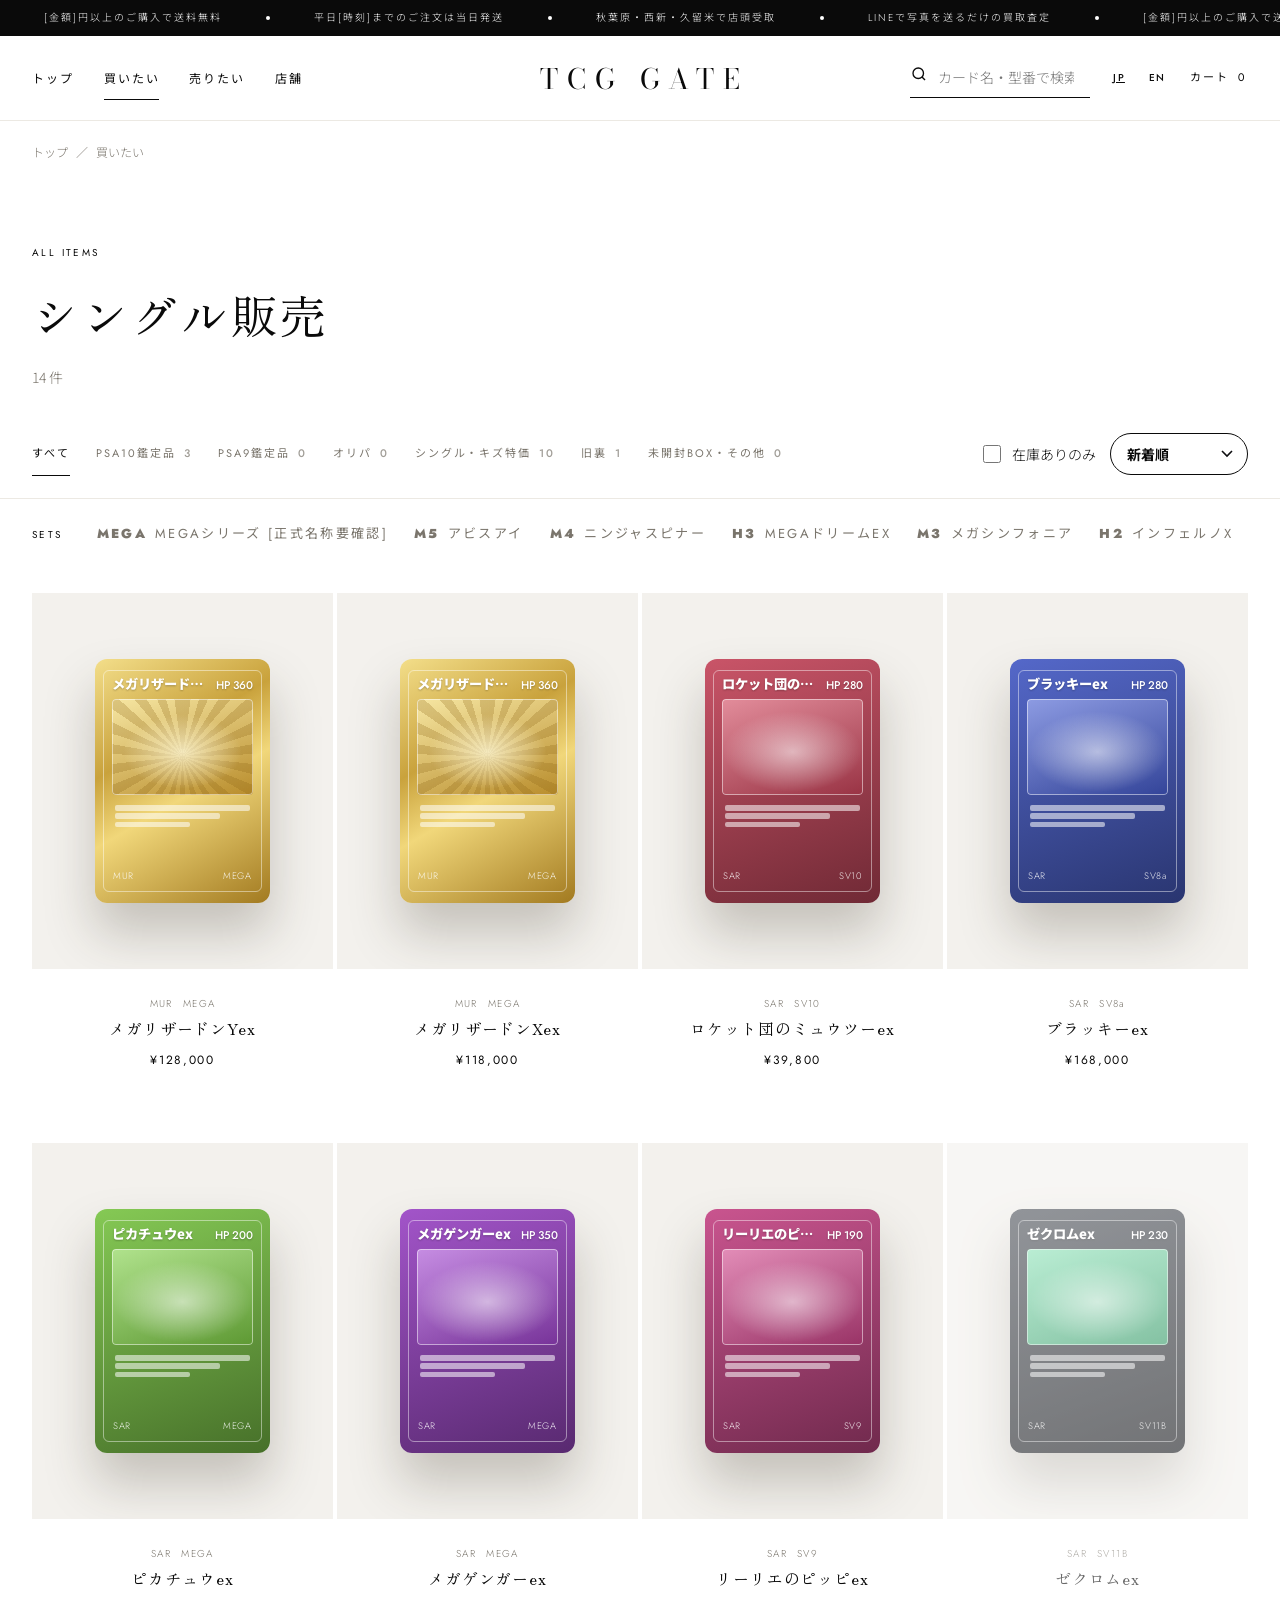
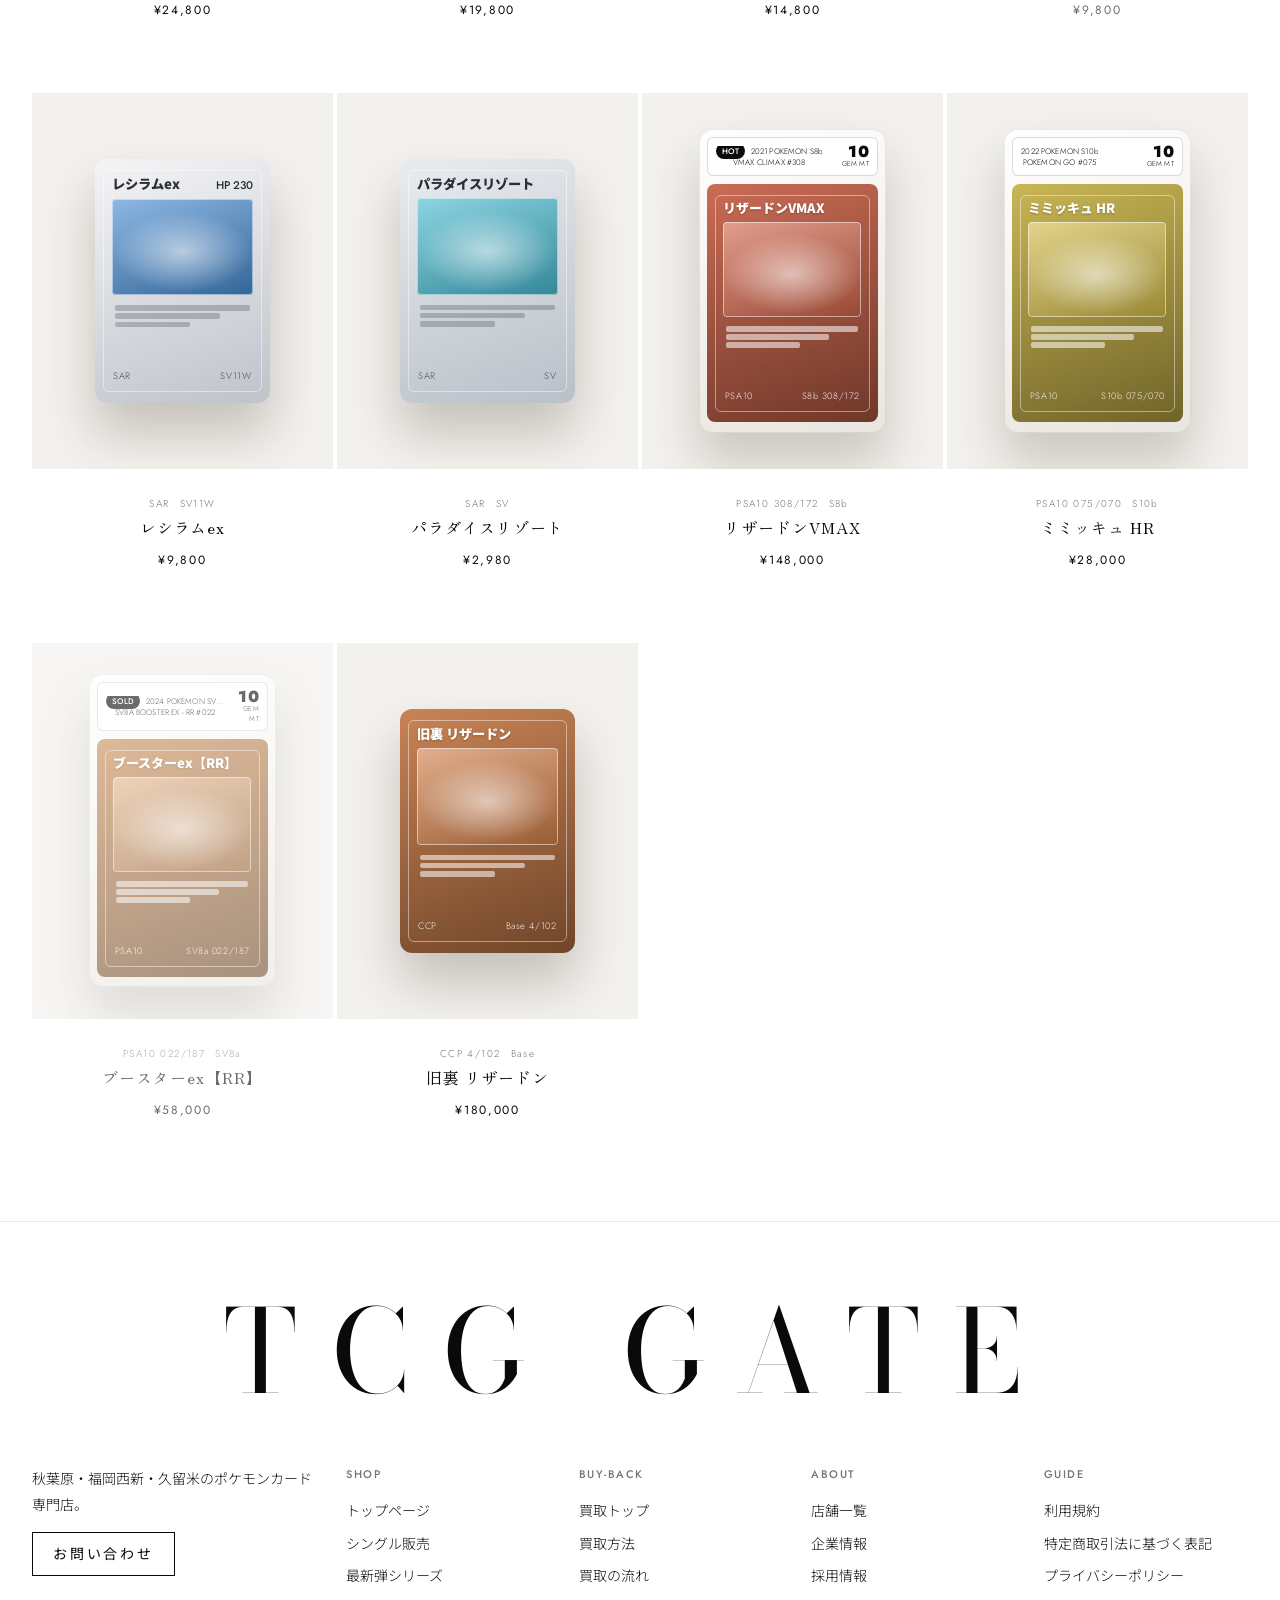
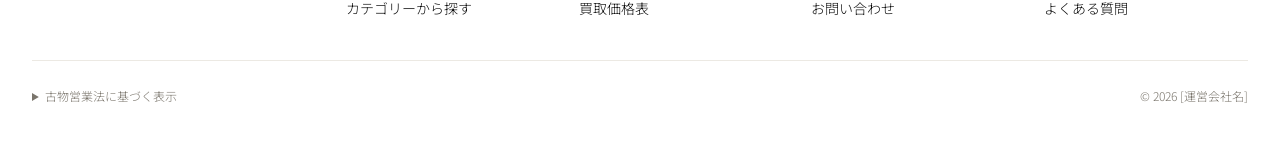
==== commit 80c4d196: "Add files via upload" ====
--- a/buy.html
+++ b/buy.html
@@ -12,10 +12,10 @@
 <link rel="icon" href="data:image/svg+xml,%3Csvg xmlns='http://www.w3.org/2000/svg' viewBox='0 0 32 32'%3E%3Crect x='4' y='5' width='15' height='21' rx='3' fill='%23fff' stroke='%230E0E10' stroke-width='2' transform='rotate(-10 11 15)'/%3E%3Crect x='13' y='6' width='15' height='21' rx='3' fill='%230E0E10' transform='rotate(9 20 16)'/%3E%3C/svg%3E">
 <link rel="preconnect" href="https://fonts.googleapis.com">
 <link rel="preconnect" href="https://fonts.gstatic.com" crossorigin>
-<link href="https://fonts.googleapis.com/css2?family=Unbounded:wght@300;500;900&family=Zen+Kaku+Gothic+New:wght@400;500;700;900&display=swap" rel="stylesheet">
+<link href="https://fonts.googleapis.com/css2?family=Bodoni+Moda:opsz,wght@6..96,400;6..96,500&family=Jost:wght@300;400;500&family=Zen+Old+Mincho:wght@400;500&family=Noto+Sans+JP:wght@300;400;500&display=swap" rel="stylesheet">
 <link rel="stylesheet" href="assets/style.css">
 </head>
-<body data-page="buy">
+<body data-page="buy" data-theme="luxury">
 
 <main id="main">
 <div class="wrap">
--- a/assets/style.css
+++ b/assets/style.css
@@ -432,3 +432,116 @@
 
 /* real product photos: assets/images/<id>.jpg overrides the placeholder */
 .art .ph{position:absolute;inset:0;width:100%;height:100%;object-fit:cover;z-index:1;border-radius:inherit}
+
+/* ---------- card-like placeholder (shared) ---------- */
+.art{container-type:inline-size}
+.art::before{display:none}
+.art.t-gold{background:linear-gradient(150deg,#F3DE8A 0%,#C9A23C 35%,#F1D77A 55%,#A27A20 100%)}
+.art.t-dark{background:linear-gradient(160deg,#4A4F57,#15171B)}
+.art.t-light{background:linear-gradient(160deg,#F4F4F6,#BFC3CA)}
+.art.t-trainer{background:linear-gradient(160deg,#E9ECEF,#B9C0C8)}
+.cf{position:absolute;inset:4.5%;display:flex;flex-direction:column;gap:3%;border-radius:6px;border:1px solid rgba(255,255,255,.45)}
+.cf-top{display:flex;justify-content:space-between;align-items:baseline;gap:4px;padding:3% 5% 0;color:#fff;font-size:7.6cqw;line-height:1.2;text-shadow:0 1px 2px rgba(0,0,0,.25)}
+.cf-top b{font-weight:900;overflow:hidden;white-space:nowrap;text-overflow:ellipsis}
+.cf-top i{font-style:normal;font-family:var(--ff-en);font-weight:500;font-size:6.4cqw;flex:none}
+.cf-win{flex:0 0 44%;margin:0 5%;border-radius:4px;background:radial-gradient(ellipse 70% 60% at 50% 55%,rgba(255,255,255,.55),transparent 70%),linear-gradient(160deg,hsl(var(--h) 60% 72%),hsl(var(--h) 50% 40%));box-shadow:inset 0 0 0 1px rgba(255,255,255,.5)}
+.t-gold .cf-win{background:radial-gradient(ellipse 60% 55% at 50% 55%,rgba(255,250,220,.75),transparent 70%),repeating-conic-gradient(from 0deg at 50% 60%,rgba(140,100,20,.25) 0 8deg,transparent 8deg 16deg),linear-gradient(160deg,#F6E6A2,#B98D2C)}
+.t-light .cf-top,.t-trainer .cf-top{color:#2B2F36;text-shadow:none}
+.cf-txt{display:flex;flex-direction:column;gap:5%;padding:2% 7%;flex:1}
+.cf-txt i{display:block;height:3.2cqw;border-radius:2px;background:rgba(255,255,255,.55)}
+.cf-txt i:nth-child(2){width:78%}.cf-txt i:nth-child(3){width:56%}
+.t-light .cf-txt i,.t-trainer .cf-txt i{background:rgba(43,47,54,.25)}
+.cf-bot{display:flex;justify-content:space-between;padding:0 6% 4%;font-family:var(--ff-en);font-size:5.4cqw;color:rgba(255,255,255,.9);letter-spacing:.06em}
+.t-light .cf-bot,.t-trainer .cf-bot{color:#4A505A}
+.plist .art .cf,.citem .art .cf,.fan .hint+.cf{display:none}
+.plist .art .cf,.citem .art .cf{display:none}
+.shot{display:block}
+.pcard .tag{top:-9px;left:auto;right:-6px;box-shadow:0 2px 6px rgba(14,14,16,.18)}
+.shot .slab{width:84%;margin:0 auto}
+
+/* =========================================================
+   THEME: LUXURY (MAISON) — Black / White / Greige
+   ========================================================= */
+:root{--ink:#0A0A0A;--paper:#FFFFFF;--mist:#F3F1ED;--accent:#6E6A63;--muted:#7A756C;--line:#ECE9E3;
+  --ff-jp:"Noto Sans JP","Hiragino Sans",sans-serif;--ff-en:"Jost","Noto Sans JP",sans-serif;--ff-min:"Zen Old Mincho",serif;--ff-bd:"Bodoni Moda",serif;--header-h:84px}
+body{font-weight:300;font-size:14px}
+.display,.pd-title,.shop h2,.methods h3,.steps h3,.promise b,.faq summary,.doc h2{font-family:var(--ff-min);font-weight:400;letter-spacing:.08em}
+.d-xl{font-size:clamp(34px,4.4vw,60px);line-height:1.5}.d-l{font-size:clamp(30px,3.6vw,48px);line-height:1.5}.d-m{font-size:clamp(24px,2.6vw,34px);line-height:1.6}
+.outline,.outline-w,.sheen{color:inherit;-webkit-text-stroke:0;background:none;animation:none}
+.eyebrow{font-size:10px;letter-spacing:.24em;font-weight:400}
+.eyebrow::before{display:none}
+.btn{border-radius:0;height:54px;padding:0 40px;font-family:var(--ff-en);font-size:11px;font-weight:400;letter-spacing:.2em;text-transform:uppercase}
+.btn:hover{background:#2A2926;border-color:#2A2926}
+.btn.ghost:hover{background:var(--ink);color:#fff}
+.btn.light:hover{background:var(--mist);border-color:var(--mist);color:var(--ink)}
+.chip{border-radius:0;border-width:0 0 1px;border-color:transparent;height:44px;padding:0;font-weight:400;font-family:var(--ff-en);font-size:11px;letter-spacing:.18em;text-transform:uppercase;color:var(--muted);background:transparent}
+.chip:hover{background:transparent;color:var(--ink)}
+.chip.on{background:transparent;color:var(--ink);border-color:var(--ink)}
+.chips{gap:26px}
+/* announcement + header */
+.announce{background:var(--ink);color:#fff;border:0;font-family:var(--ff-en);font-size:10px;letter-spacing:.2em;text-transform:uppercase}
+.marq .dot{background:#fff}
+.site-header{background:rgba(255,255,255,.96);border-bottom:1px solid var(--line)}
+.hd{display:grid;grid-template-columns:1fr auto 1fr}
+.gnav{order:1;gap:30px}
+.gnav a{font-size:12px;font-weight:400;letter-spacing:.16em}
+.logo{order:2;font-family:var(--ff-bd);font-weight:400;font-size:28px;letter-spacing:.32em;padding-left:.32em}
+.logo .mark,.logo .slash{display:none}
+.hd-tools{order:3;justify-content:flex-end}
+.search{width:180px;border-bottom-width:1px}
+.lang{border:0}.lang button{font-size:10px;letter-spacing:.14em}.lang button.on{background:transparent;color:var(--ink);text-decoration:underline}
+.cart-btn{background:transparent;color:var(--ink);border-radius:0;font-family:var(--ff-en);font-weight:400;font-size:11px;letter-spacing:.18em;text-transform:uppercase;padding:0 4px}
+.cart-btn svg{display:none}
+/* product cards as studio shots */
+.grid{grid-template-columns:repeat(auto-fill,minmax(260px,1fr));gap:72px 4px}
+.grid.g4{grid-template-columns:repeat(4,minmax(0,1fr))}
+.shot{background:var(--mist);aspect-ratio:4/5;display:flex;align-items:center;justify-content:center;overflow:hidden}
+.shot>.art,.shot>.slab{width:58%;transition:transform 1.4s cubic-bezier(.16,1,.3,1)}
+.shot>.art{box-shadow:0 30px 50px rgba(60,50,35,.25)}
+.shot .slab{width:62%;background:linear-gradient(160deg,rgba(255,255,255,.98),rgba(232,228,221,.9));box-shadow:inset 0 0 0 1px rgba(10,10,10,.08),0 30px 50px rgba(60,50,35,.22)}
+a.pcard:hover .shot>.art,a.pcard:hover .shot>.slab{transform:scale(1.04);box-shadow:0 30px 50px rgba(60,50,35,.25)}
+a.pcard:hover .art{transform:none}
+.foil::before,.foil::after{display:none}
+.pcard{text-align:center;gap:4px}
+.pcard .tag,.pcard .add{display:none}
+.pcard .meta{justify-content:center;gap:10px;margin-top:22px;font-size:10px;letter-spacing:.14em;color:var(--muted)}
+.pcard .name{font-family:var(--ff-min);font-weight:400;font-size:16px;letter-spacing:.06em}
+.pcard .sub{display:none}
+.pcard .row{justify-content:center}
+.pcard .price{font-family:var(--ff-en);font-size:12px;font-weight:400;letter-spacing:.14em}
+.pcard.sold{opacity:.6}
+/* sections */
+.dark{background:#0A0A0A}
+.cats a .k{font-family:var(--ff-bd);font-weight:400;letter-spacing:.06em}
+.cats a:hover{padding-left:18px}
+.plist .pr,.ticket .pr,.price-row .p,.summary .total,.stats .v,.shop .big,.methods .no,.shop-mini .k,.sellbar .t{font-family:var(--ff-bd);font-weight:400}
+.methods .no{-webkit-text-stroke:0;color:var(--ink)}
+.shop .big{letter-spacing:.06em}
+.shop .badge.red{background:var(--ink);border-color:var(--ink)}
+.line-band{border-radius:0}.line-band::after{content:"";}
+.ticket,.summary,.notes,.sellbar{border-radius:0}
+.ticket .stamp{border-color:var(--ink);color:var(--ink)}
+.stage{background:radial-gradient(ellipse 60% 60% at 50% 45%,#F7F5F1,#E2DDD4);padding:70px 0 40px}
+.price-row{border-color:var(--line)}
+.price-row .p{font-size:clamp(30px,3vw,40px)}
+.stock-pill::before{background:var(--ink)}
+.add-row .btn,.buy-row .btn{flex:1 1 100%}
+.qty{border-radius:0}
+.faq summary .q{font-family:var(--ff-bd);font-weight:400}
+.radios label{border-radius:0}
+.textarea{border-radius:0}
+.site-footer{background:#fff;color:var(--ink);border-top:1px solid var(--line)}
+.ft-big div{font-family:var(--ff-bd);font-weight:400;font-size:9vw;letter-spacing:.3em;color:var(--ink);-webkit-text-stroke:0;line-height:1}
+.ft-cols{border-color:var(--line)}
+.ft-cols h4{color:var(--muted)}
+.ft-cols a:hover{opacity:.55}
+.ft-bottom{color:var(--muted)}
+.btn.ghost-w{border-color:var(--ink);color:var(--ink)}
+.btn.ghost-w:hover{background:var(--ink);color:#fff}
+.kb{animation:kb 18s ease-in-out infinite alternate}
+@keyframes kb{from{transform:scale(1)}to{transform:scale(1.06)}}
+.ul{background-image:linear-gradient(currentColor,currentColor);background-size:100% 1px;background-repeat:no-repeat;background-position:0 100%;transition:background-size .6s cubic-bezier(.16,1,.3,1);padding-bottom:3px;font-family:var(--ff-en);font-size:11px;letter-spacing:.2em;text-transform:uppercase}
+.ul:hover{background-size:0 1px;background-position:100% 100%}
+@media (max-width:1080px){.hd{grid-template-columns:auto 1fr auto}.logo{font-size:20px;letter-spacing:.2em;order:1;padding-left:0}.hd-tools{order:3}.grid.g4{grid-template-columns:repeat(2,minmax(0,1fr))}}
+@media (max-width:640px){.logo{font-size:17px;letter-spacing:.16em}.grid{grid-template-columns:repeat(2,minmax(0,1fr));gap:44px 4px}.shot>.art{width:66%}.shot .slab{width:72%}.pcard .name{font-size:13px}}
+@media (prefers-reduced-motion:reduce){.kb{animation:none}}
